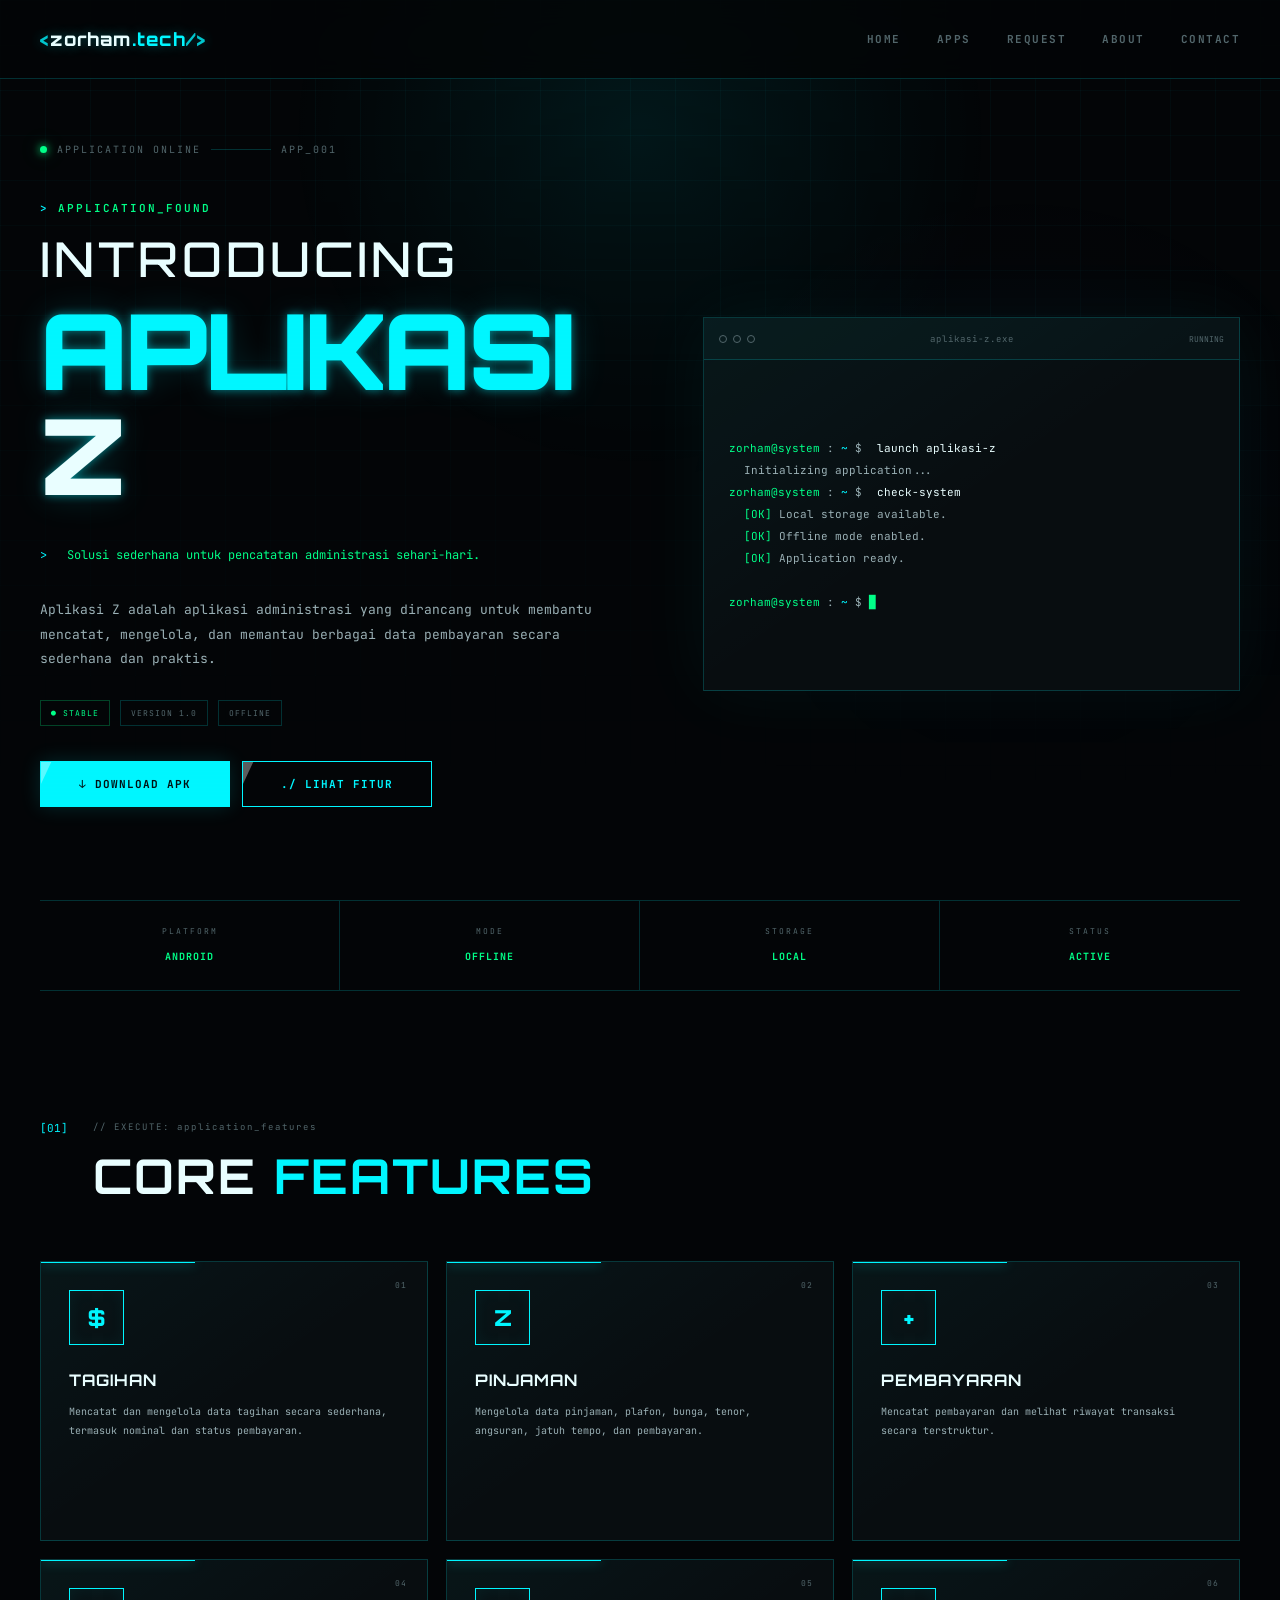
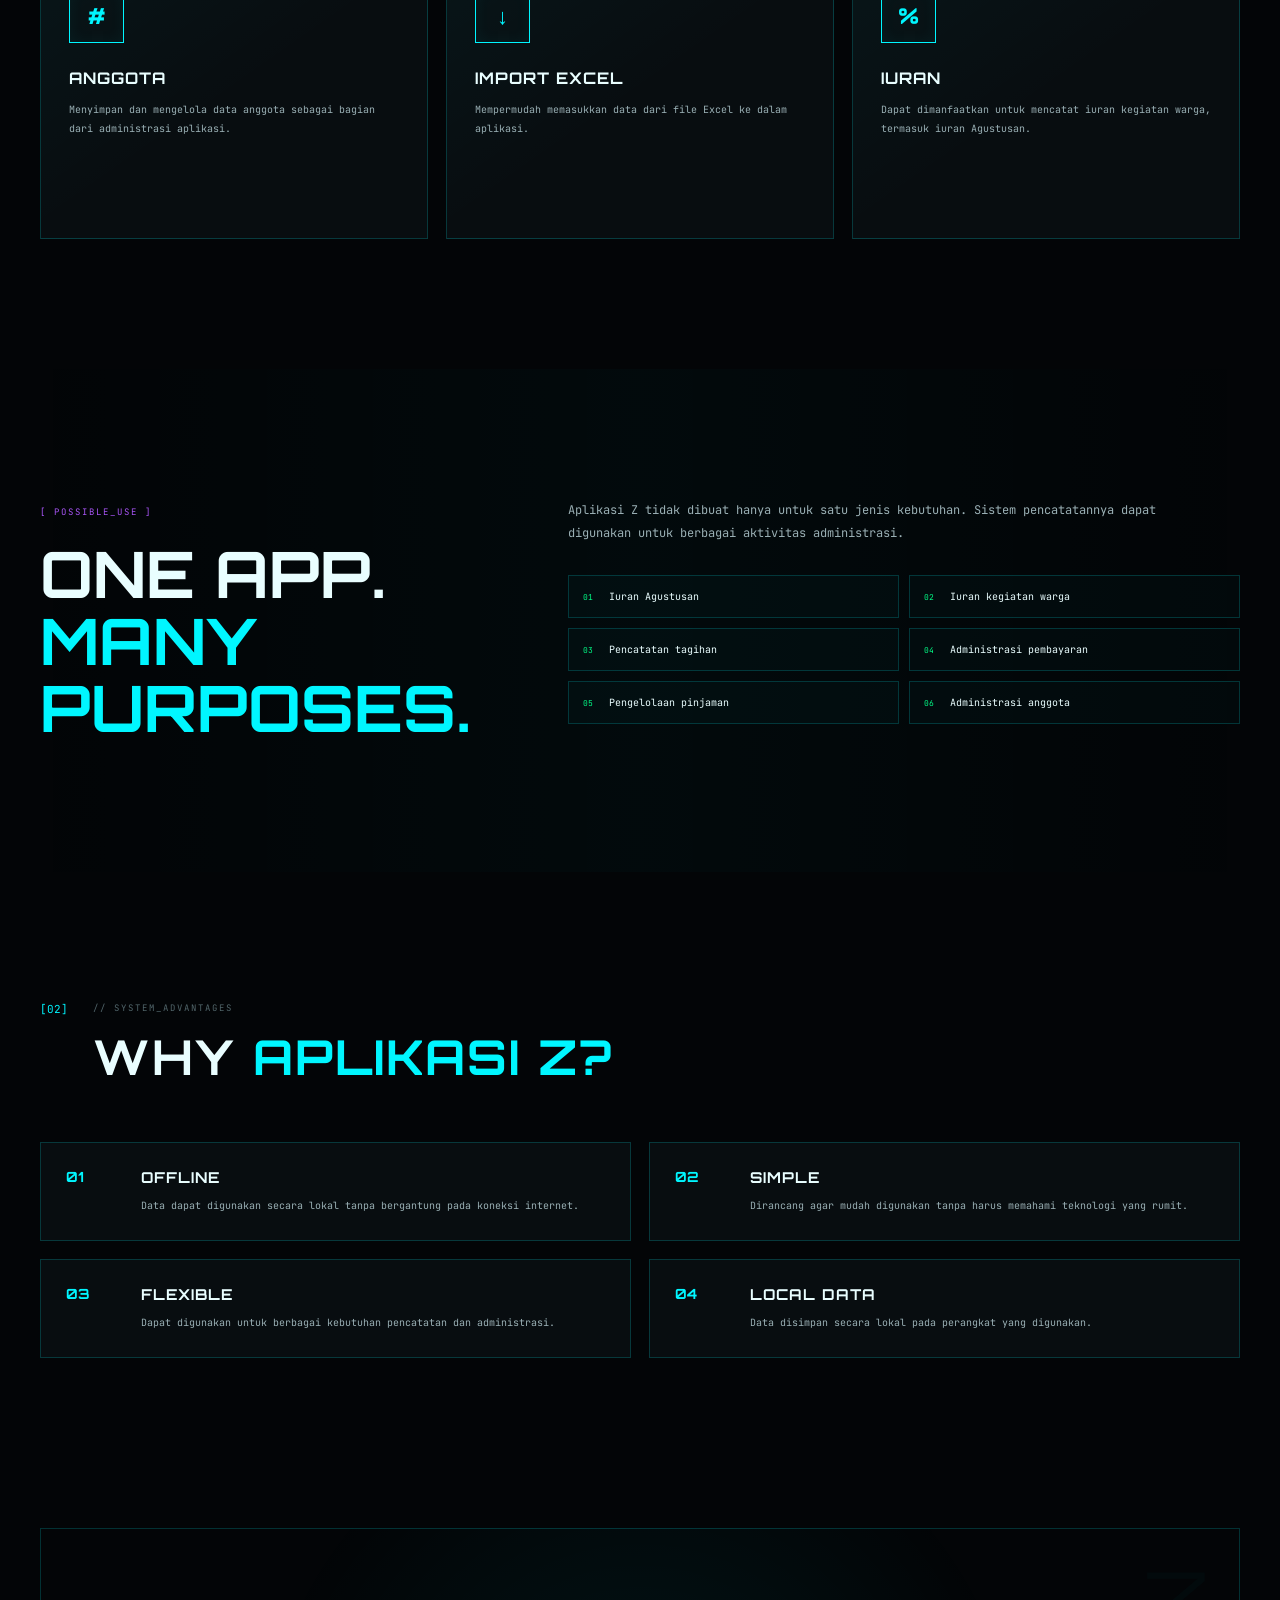
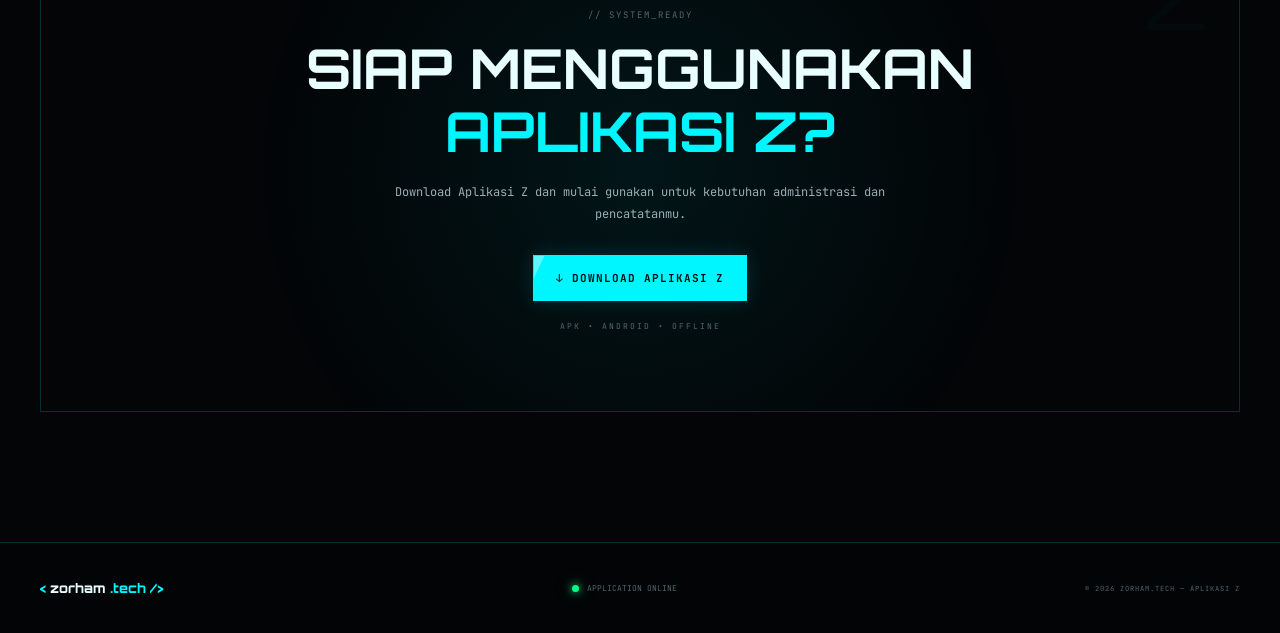
==== aplikasi-z.html @ ab8d2020 "Add files via upload" ====
<!DOCTYPE html>
<html lang="id">

<head>

    <meta charset="UTF-8">

    <meta
        name="viewport"
        content="width=device-width, initial-scale=1.0"
    >

    <title>Aplikasi Z — zorham.tech</title>

    <meta
        name="description"
        content="Aplikasi Z — aplikasi administrasi offline untuk tagihan, pinjaman, pembayaran, anggota, iuran, dan kebutuhan pencatatan lainnya."
    >

    <link rel="preconnect" href="https://fonts.googleapis.com">
    <link
        rel="preconnect"
        href="https://fonts.gstatic.com"
        crossorigin
    >

    <link
        href="https://fonts.googleapis.com/css2?family=JetBrains+Mono:wght@400;500;600;700;800&family=Orbitron:wght@400;500;600;700;800;900&display=swap"
        rel="stylesheet"
    >

    <link
        rel="stylesheet"
        href="style.css"
    >

</head>


<body>

    <!-- BACKGROUND -->

    <div class="background-grid"></div>

    <div class="scanlines"></div>


    <!-- =====================================================
         NAVBAR
    ====================================================== -->

    <header class="navbar">

        <div class="nav-container">

            <a
                href="index.html"
                class="logo"
            >

                <span class="logo-symbol">
                    &lt;
                </span>

                <span>
                    zorham
                </span>

                <span class="logo-dot">
                    .
                </span>

                <span>
                    tech
                </span>

                <span class="logo-symbol">
                    /&gt;
                </span>

            </a>


            <nav class="nav-menu">

                <a
                    href="index.html#home"
                    class="nav-link"
                >
                    HOME
                </a>

                <a
                    href="index.html#apps"
                    class="nav-link active"
                >
                    APPS
                </a>

                <a
                    href="index.html#request"
                    class="nav-link"
                >
                    REQUEST
                </a>

                <a
                    href="index.html#about"
                    class="nav-link"
                >
                    ABOUT
                </a>

                <a
                    href="index.html#contact"
                    class="nav-link"
                >
                    CONTACT
                </a>

            </nav>


            <button
                class="menu-toggle"
                id="menuToggle"
                aria-label="Menu"
            >

                <span></span>
                <span></span>
                <span></span>

            </button>

        </div>

    </header>


    <!-- =====================================================
         MAIN
    ====================================================== -->

    <main>


        <!-- =================================================
             APPLICATION HERO
        ================================================== -->

        <section class="app-detail-hero">

            <div class="app-detail-container">


                <div class="terminal-status">

                    <span class="status-dot"></span>

                    APPLICATION ONLINE

                    <span class="status-line"></span>

                    <span>APP_001</span>

                </div>


                <div class="app-detail-grid">


                    <!-- LEFT -->

                    <div class="app-detail-content">

                        <div class="hero-small">

                            <span>
                                &gt;
                            </span>

                            APPLICATION_FOUND

                        </div>


                        <h1>

                            <span class="hero-line">
                                INTRODUCING
                            </span>

                            <span class="hero-brand">
                                APLIKASI<span> Z</span>
                            </span>

                        </h1>


                        <div class="app-detail-typing">

                            <span class="terminal-prompt">
                                &gt;
                            </span>

                            <span>
                                Solusi sederhana untuk pencatatan
                                administrasi sehari-hari.
                            </span>

                        </div>


                        <p class="app-detail-description">

                            Aplikasi Z adalah aplikasi administrasi
                            yang dirancang untuk membantu mencatat,
                            mengelola, dan memantau berbagai data
                            pembayaran secara sederhana dan praktis.

                        </p>


                        <div class="app-detail-status">

                            <span>
                                ● STABLE
                            </span>

                            <span>
                                VERSION 1.0
                            </span>

                            <span>
                                OFFLINE
                            </span>

                        </div>


                        <div class="app-detail-buttons">

                            <a
                                href="download-aplikasi-z.html"
                                class="cyber-button primary"
                                download
                            >

                                <span>
                                    ↓ DOWNLOAD APK
                                </span>

                                <i></i>

                            </a>


                            <a
                                href="#features"
                                class="cyber-button secondary"
                            >

                                <span>
                                    ./ LIHAT FITUR
                                </span>

                                <i></i>

                            </a>

                        </div>

                    </div>


                    <!-- RIGHT -->

                    <div class="app-terminal-preview">

                        <div class="terminal-header">

                            <div class="terminal-controls">

                                <span></span>
                                <span></span>
                                <span></span>

                            </div>


                            <div class="terminal-title">
                                aplikasi-z.exe
                            </div>


                            <div class="terminal-version">
                                RUNNING
                            </div>

                        </div>


                        <div class="terminal-body">

                            <div>

                                <span class="green">
                                    zorham@system
                                </span>

                                <span>:</span>

                                <span class="cyan">
                                    ~
                                </span>

                                <span>$</span>

                                <span class="command">
                                    launch aplikasi-z
                                </span>

                            </div>


                            <div class="terminal-output">

                                Initializing application...

                            </div>


                            <div>

                                <span class="green">
                                    zorham@system
                                </span>

                                <span>:</span>

                                <span class="cyan">
                                    ~
                                </span>

                                <span>$</span>

                                <span class="command">
                                    check-system
                                </span>

                            </div>


                            <div class="terminal-output">

                                <span class="success">
                                    [OK]
                                </span>

                                Local storage available.

                            </div>


                            <div class="terminal-output">

                                <span class="success">
                                    [OK]
                                </span>

                                Offline mode enabled.

                            </div>


                            <div class="terminal-output">

                                <span class="success">
                                    [OK]
                                </span>

                                Application ready.

                            </div>


                            <br>


                            <div>

                                <span class="green">
                                    zorham@system
                                </span>

                                <span>:</span>

                                <span class="cyan">
                                    ~
                                </span>

                                <span>$</span>

                                <span class="cursor-small">
                                    █
                                </span>

                            </div>

                        </div>

                    </div>

                </div>

            </div>

        </section>


        <!-- =================================================
             APPLICATION INFO
        ================================================== -->

        <section class="app-info-bar">

            <div class="app-info-item">

                <span>
                    PLATFORM
                </span>

                <strong>
                    ANDROID
                </strong>

            </div>


            <div class="app-info-item">

                <span>
                    MODE
                </span>

                <strong>
                    OFFLINE
                </strong>

            </div>


            <div class="app-info-item">

                <span>
                    STORAGE
                </span>

                <strong>
                    LOCAL
                </strong>

            </div>


            <div class="app-info-item">

                <span>
                    STATUS
                </span>

                <strong>
                    ACTIVE
                </strong>

            </div>

        </section>


        <!-- =================================================
             FEATURES
        ================================================== -->

        <section
            class="section"
            id="features"
        >

            <div class="section-container">


                <div class="section-heading">

                    <div class="section-number">
                        [01]
                    </div>


                    <div>

                        <span class="section-command">
                            // EXECUTE: application_features
                        </span>

                        <h2>
                            CORE <span>FEATURES</span>
                        </h2>

                    </div>

                </div>


                <div class="z-features-grid">


                    <!-- FEATURE -->

                    <article class="z-feature-card">

                        <div class="z-feature-number">
                            01
                        </div>

                        <div class="z-feature-icon">
                            $
                        </div>

                        <h3>
                            TAGIHAN
                        </h3>

                        <p>

                            Mencatat dan mengelola data
                            tagihan secara sederhana,
                            termasuk nominal dan status
                            pembayaran.

                        </p>

                    </article>


                    <article class="z-feature-card">

                        <div class="z-feature-number">
                            02
                        </div>

                        <div class="z-feature-icon">
                            Z
                        </div>

                        <h3>
                            PINJAMAN
                        </h3>

                        <p>

                            Mengelola data pinjaman,
                            plafon, bunga, tenor,
                            angsuran, jatuh tempo,
                            dan pembayaran.

                        </p>

                    </article>


                    <article class="z-feature-card">

                        <div class="z-feature-number">
                            03
                        </div>

                        <div class="z-feature-icon">
                            +
                        </div>

                        <h3>
                            PEMBAYARAN
                        </h3>

                        <p>

                            Mencatat pembayaran dan
                            melihat riwayat transaksi
                            secara terstruktur.

                        </p>

                    </article>


                    <article class="z-feature-card">

                        <div class="z-feature-number">
                            04
                        </div>

                        <div class="z-feature-icon">
                            #
                        </div>

                        <h3>
                            ANGGOTA
                        </h3>

                        <p>

                            Menyimpan dan mengelola data
                            anggota sebagai bagian dari
                            administrasi aplikasi.

                        </p>

                    </article>


                    <article class="z-feature-card">

                        <div class="z-feature-number">
                            05
                        </div>

                        <div class="z-feature-icon">
                            ↓
                        </div>

                        <h3>
                            IMPORT EXCEL
                        </h3>

                        <p>

                            Mempermudah memasukkan data
                            dari file Excel ke dalam
                            aplikasi.

                        </p>

                    </article>


                    <article class="z-feature-card">

                        <div class="z-feature-number">
                            06
                        </div>

                        <div class="z-feature-icon">
                            %
                        </div>

                        <h3>
                            IURAN
                        </h3>

                        <p>

                            Dapat dimanfaatkan untuk
                            mencatat iuran kegiatan
                            warga, termasuk iuran
                            Agustusan.

                        </p>

                    </article>


                </div>

            </div>

        </section>


        <!-- =================================================
             USE CASE
        ================================================== -->

        <section class="section z-use-section">

            <div class="section-container">


                <div class="z-use-grid">


                    <div>

                        <span class="about-label">
                            [ POSSIBLE_USE ]
                        </span>


                        <h2 class="z-use-title">

                            ONE APP.
                            <br>

                            <span>
                                MANY PURPOSES.
                            </span>

                        </h2>

                    </div>


                    <div class="z-use-content">

                        <p>

                            Aplikasi Z tidak dibuat hanya
                            untuk satu jenis kebutuhan.
                            Sistem pencatatannya dapat
                            digunakan untuk berbagai
                            aktivitas administrasi.

                        </p>


                        <div class="z-use-list">

                            <div>
                                <span>01</span>
                                Iuran Agustusan
                            </div>

                            <div>
                                <span>02</span>
                                Iuran kegiatan warga
                            </div>

                            <div>
                                <span>03</span>
                                Pencatatan tagihan
                            </div>

                            <div>
                                <span>04</span>
                                Administrasi pembayaran
                            </div>

                            <div>
                                <span>05</span>
                                Pengelolaan pinjaman
                            </div>

                            <div>
                                <span>06</span>
                                Administrasi anggota
                            </div>

                        </div>

                    </div>

                </div>

            </div>

        </section>


        <!-- =================================================
             WHY APLIKASI Z
        ================================================== -->

        <section class="section">

            <div class="section-container">


                <div class="section-heading">

                    <div class="section-number">
                        [02]
                    </div>


                    <div>

                        <span class="section-command">
                            // SYSTEM_ADVANTAGES
                        </span>

                        <h2>
                            WHY <span>APLIKASI Z?</span>
                        </h2>

                    </div>

                </div>


                <div class="z-advantages">


                    <div class="z-advantage">

                        <strong>
                            01
                        </strong>

                        <div>

                            <h3>
                                OFFLINE
                            </h3>

                            <p>
                                Data dapat digunakan secara
                                lokal tanpa bergantung pada
                                koneksi internet.
                            </p>

                        </div>

                    </div>


                    <div class="z-advantage">

                        <strong>
                            02
                        </strong>

                        <div>

                            <h3>
                                SIMPLE
                            </h3>

                            <p>
                                Dirancang agar mudah digunakan
                                tanpa harus memahami teknologi
                                yang rumit.
                            </p>

                        </div>

                    </div>


                    <div class="z-advantage">

                        <strong>
                            03
                        </strong>

                        <div>

                            <h3>
                                FLEXIBLE
                            </h3>

                            <p>
                                Dapat digunakan untuk berbagai
                                kebutuhan pencatatan dan
                                administrasi.
                            </p>

                        </div>

                    </div>


                    <div class="z-advantage">

                        <strong>
                            04
                        </strong>

                        <div>

                            <h3>
                                LOCAL DATA
                            </h3>

                            <p>
                                Data disimpan secara lokal
                                pada perangkat yang digunakan.
                            </p>

                        </div>

                    </div>

                </div>

            </div>

        </section>


        <!-- =================================================
             DOWNLOAD
        ================================================== -->

        <section class="section z-download-section">

            <div class="section-container">

                <div class="z-download-box">

                    <div class="contact-decoration">
                        Z
                    </div>


                    <span class="section-command">
                        // SYSTEM_READY
                    </span>


                    <h2>

                        SIAP MENGGUNAKAN
                        <span>APLIKASI Z?</span>

                    </h2>


                    <p>

                        Download Aplikasi Z dan mulai
                        gunakan untuk kebutuhan administrasi
                        dan pencatatanmu.

                    </p>


                    <a
                        href="download-aplikasi-z.html"
                        class="cyber-button primary"
                        download
                    >

                        <span>
                            ↓ DOWNLOAD APLIKASI Z
                        </span>

                        <i></i>

                    </a>


                    <div class="download-note">

                        APK • ANDROID • OFFLINE

                    </div>

                </div>

            </div>

        </section>


    </main>


    <!-- =====================================================
         FOOTER
    ====================================================== -->

    <footer class="footer">

        <div class="footer-container">


            <div class="footer-logo">

                <span>&lt;</span>

                zorham

                <span>
                    .tech
                </span>

                <span>
                    /&gt;
                </span>

            </div>


            <div class="footer-status">

                <span class="status-dot"></span>

                APPLICATION ONLINE

            </div>


            <div class="footer-copy">

                © 2026 ZORHAM.TECH —
                APLIKASI Z

            </div>

        </div>

    </footer>


    <script src="script.js"></script>

</body>

</html>
---- style.css ----
/* =========================================================
   ZORHAM.TECH
   CYBERPUNK / HACKER DESIGN
========================================================= */

:root {

    --bg: #030507;
    --bg-soft: #070b0e;
    --panel: #080d10;

    --cyan: #00f6ff;
    --cyan-soft: rgba(0, 246, 255, 0.15);

    --green: #00ff88;
    --green-soft: rgba(0, 255, 136, 0.12);

    --purple: #a855f7;

    --white: #e9feff;
    --text: #9ab0b5;
    --muted: #52666b;

    --border: rgba(0, 246, 255, 0.18);

    --font-code: "JetBrains Mono", monospace;
    --font-display: "Orbitron", sans-serif;

}


* {

    margin: 0;
    padding: 0;

    box-sizing: border-box;

}


html {

    scroll-behavior: smooth;

}


body {

    background: var(--bg);

    color: var(--text);

    font-family: var(--font-code);

    overflow-x: hidden;

}


a {

    color: inherit;

    text-decoration: none;

}


button,
input,
textarea {

    font: inherit;

}


/* =========================================================
   BACKGROUND
========================================================= */

.background-grid {

    position: fixed;

    inset: 0;

    z-index: -5;

    background-image:

        linear-gradient(
            rgba(0, 246, 255, 0.035) 1px,
            transparent 1px
        ),

        linear-gradient(
            90deg,
            rgba(0, 246, 255, 0.035) 1px,
            transparent 1px
        );

    background-size: 45px 45px;

    mask-image:

        linear-gradient(
            to bottom,
            black,
            transparent 90%
        );

}


.background-grid::after {

    content: "";

    position: absolute;

    inset: 0;

    background:

        radial-gradient(
            circle at 50% 15%,
            rgba(0, 246, 255, 0.09),
            transparent 35%
        ),

        radial-gradient(
            circle at 80% 60%,
            rgba(168, 85, 247, 0.06),
            transparent 30%
        );

}


.scanlines {

    position: fixed;

    inset: 0;

    z-index: 1000;

    pointer-events: none;

    background:

        repeating-linear-gradient(
            to bottom,
            transparent 0,
            transparent 3px,
            rgba(255,255,255,0.012) 4px
        );

}


/* =========================================================
   NAVBAR
========================================================= */

.navbar {

    position: fixed;

    top: 0;
    left: 0;
    right: 0;

    z-index: 100;

    border-bottom: 1px solid var(--border);

    background: rgba(3, 5, 7, 0.82);

    backdrop-filter: blur(15px);

}


.nav-container {

    width: min(
        1200px,
        calc(100% - 40px)
    );

    height: 78px;

    margin: auto;

    display: flex;

    align-items: center;

    justify-content: space-between;

}


.logo {

    display: flex;

    align-items: center;

    font-family: var(--font-display);

    font-size: 18px;

    font-weight: 800;

    letter-spacing: 1px;

    color: var(--white);

    text-shadow:

        0 0 12px
        rgba(0, 246, 255, 0.35);

}


.logo-dot,
.logo span:nth-child(4) {

    color: var(--cyan);

}


.logo-symbol {

    color: var(--cyan);

    opacity: 0.8;

}


.nav-menu {

    display: flex;

    align-items: center;

    gap: 36px;

}


.nav-link {

    position: relative;

    font-size: 11px;

    font-weight: 700;

    letter-spacing: 1.5px;

    color: var(--muted);

    transition: 0.25s ease;

}


.nav-link::before {

    content: ">";

    position: absolute;

    left: -14px;

    opacity: 0;

    color: var(--cyan);

    transition: 0.25s ease;

}


.nav-link:hover,
.nav-link.active {

    color: var(--cyan);

    text-shadow:

        0 0 10px
        rgba(0, 246, 255, 0.5);

}


.nav-link:hover::before,
.nav-link.active::before {

    opacity: 1;

}


.menu-toggle {

    display: none;

    width: 38px;

    height: 38px;

    background: transparent;

    border: 1px solid var(--border);

    cursor: pointer;

}


.menu-toggle span {

    display: block;

    width: 18px;

    height: 1px;

    margin: 4px auto;

    background: var(--cyan);

}


/* =========================================================
   HERO
========================================================= */

.hero {

    min-height: 100vh;

    display: flex;

    align-items: center;

    padding: 130px 0 80px;

}


.hero-container {

    width: min(
        1200px,
        calc(100% - 40px)
    );

    margin: auto;

}


.terminal-status {

    display: flex;

    align-items: center;

    gap: 10px;

    margin-bottom: 45px;

    color: var(--muted);

    font-size: 10px;

    letter-spacing: 2px;

}


.status-dot {

    width: 7px;

    height: 7px;

    display: inline-block;

    border-radius: 50%;

    background: var(--green);

    box-shadow:

        0 0 8px var(--green),

        0 0 20px
        rgba(0,255,136,0.4);

    animation: pulse 2s infinite;

}


.status-line {

    width: 60px;

    height: 1px;

    background: var(--border);

}


@keyframes pulse {

    0%,
    100% {

        opacity: 1;

    }

    50% {

        opacity: 0.35;

    }

}


.hero-content {

    max-width: 820px;

}


.hero-small {

    margin-bottom: 20px;

    color: var(--green);

    font-size: 11px;

    font-weight: 600;

    letter-spacing: 2px;

}


.hero-small span {

    color: var(--cyan);

}


.hero h1 {

    display: flex;

    flex-direction: column;

    margin-bottom: 25px;

    font-family: var(--font-display);

    line-height: 1;

}


.hero-line {

    font-size: clamp(
        24px,
        4vw,
        48px
    );

    font-weight: 500;

    color: var(--white);

    letter-spacing: 4px;

}


.hero-brand {

    margin-top: 10px;

    font-size: clamp(
        48px,
        9vw,
        105px
    );

    font-weight: 900;

    letter-spacing: -3px;

    color: var(--cyan);

    text-shadow:

        0 0 10px
        rgba(0,246,255,0.5),

        0 0 35px
        rgba(0,246,255,0.18);

    transition: transform 0.08s;

}


.hero-brand span {

    color: var(--white);

}


.typing-wrapper {

    min-height: 32px;

    display: flex;

    align-items: center;

    margin-bottom: 28px;

    color: var(--green);

    font-size: 14px;

}


.terminal-prompt {

    margin-right: 10px;

    color: var(--cyan);

}


.cursor {

    margin-left: 3px;

    color: var(--cyan);

    animation: blink 0.8s infinite;

}


@keyframes blink {

    50% {

        opacity: 0;

    }

}


.hero-description {

    max-width: 650px;

    margin-bottom: 25px;

    color: var(--text);

    font-size: 14px;

    line-height: 1.9;

}


.hero-quote {

    margin-bottom: 35px;

    color: var(--white);

    font-size: 12px;

    font-weight: 600;

}


.hero-quote span {

    margin-right: 10px;

    color: var(--purple);

}


.hero-buttons {

    display: flex;

    flex-wrap: wrap;

    gap: 15px;

}


/* =========================================================
   BUTTON
========================================================= */

.cyber-button {

    position: relative;

    min-width: 190px;

    padding: 15px 22px;

    display: inline-flex;

    justify-content: center;

    align-items: center;

    border: 1px solid var(--cyan);

    font-size: 11px;

    font-weight: 700;

    letter-spacing: 1px;

    overflow: hidden;

    transition: 0.25s ease;

}


.cyber-button.primary {

    color: #001113;

    background: var(--cyan);

    box-shadow:

        0 0 20px
        rgba(0,246,255,0.15);

}


.cyber-button.secondary {

    color: var(--cyan);

    background: transparent;

}


.cyber-button::before {

    content: "";

    position: absolute;

    top: 0;

    left: -100%;

    width: 100%;

    height: 100%;

    background: rgba(255,255,255,0.35);

    transform: skewX(-25deg);

    transition: 0.45s ease;

}


.cyber-button:hover::before {

    left: 120%;

}


.cyber-button:hover {

    transform: translateY(-2px);

    box-shadow:

        0 0 25px
        rgba(0,246,255,0.25);

}


/* =========================================================
   TERMINAL
========================================================= */

.hero-terminal {

    max-width: 700px;

    margin-top: 65px;

    margin-left: auto;

    border: 1px solid var(--border);

    background: rgba(
        5,
        10,
        12,
        0.88
    );

    box-shadow:

        0 0 60px
        rgba(0,246,255,0.04);

}


.terminal-header {

    height: 42px;

    display: flex;

    align-items: center;

    padding: 0 15px;

    border-bottom: 1px solid var(--border);

    background: rgba(
        0,
        246,
        255,
        0.025
    );

}


.terminal-controls {

    display: flex;

    gap: 6px;

}


.terminal-controls span {

    width: 8px;

    height: 8px;

    border-radius: 50%;

    border: 1px solid var(--muted);

}


.terminal-title {

    flex: 1;

    text-align: center;

    font-size: 9px;

    letter-spacing: 1px;

    color: var(--muted);

}


.terminal-version {

    font-size: 8px;

    color: var(--muted);

}


.terminal-body {

    padding: 25px;

    font-size: 11px;

    line-height: 2;

}


.green {

    color: var(--green);

}


.cyan {

    color: var(--cyan);

}


.command {

    margin-left: 8px;

    color: var(--white);

}


.terminal-output {

    padding-left: 15px;

    color: var(--text);

}


.success {

    color: var(--green);

}


.terminal-files {

    display: flex;

    flex-wrap: wrap;

    gap: 20px;

    padding: 5px 15px 10px;

    color: var(--cyan);

}


.cursor-small {

    color: var(--green);

    animation: blink 0.8s infinite;

}


/* =========================================================
   SYSTEM INFO
========================================================= */

.system-info {

    width: min(
        1200px,
        calc(100% - 40px)
    );

    margin: 0 auto;

    display: grid;

    grid-template-columns:
        repeat(4, 1fr);

    border-top: 1px solid var(--border);

    border-bottom: 1px solid var(--border);

}


.info-item {

    padding: 25px;

    border-right: 1px solid var(--border);

    text-align: center;

}


.info-item:last-child {

    border-right: none;

}


.info-label {

    display: block;

    margin-bottom: 8px;

    font-size: 8px;

    letter-spacing: 2px;

    color: var(--muted);

}


.info-item strong {

    font-size: 11px;

    color: var(--green);

}


/* =========================================================
   SECTIONS
========================================================= */

.section {

    padding: 130px 0;

}


.section-container {

    width: min(
        1200px,
        calc(100% - 40px)
    );

    margin: auto;

}


.section-heading {

    display: flex;

    gap: 25px;

    margin-bottom: 55px;

}


.section-number {

    color: var(--cyan);

    font-size: 11px;

}


.section-command {

    display: block;

    margin-bottom: 12px;

    color: var(--muted);

    font-size: 9px;

    letter-spacing: 2px;

}


.section-heading h2 {

    font-family: var(--font-display);

    font-size: clamp(
        28px,
        5vw,
        48px
    );

    color: var(--white);

    letter-spacing: 2px;

}


.section-heading h2 span {

    color: var(--cyan);

}


/* =========================================================
   PROJECTS
========================================================= */

.apps-grid {

    display: grid;

    grid-template-columns:
        repeat(3, 1fr);

    gap: 20px;

}


.app-card {

    position: relative;

    min-height: 430px;

    padding: 25px;

    display: flex;

    flex-direction: column;

    border: 1px solid var(--border);

    background:

        linear-gradient(
            145deg,
            rgba(0,246,255,0.035),
            transparent 45%
        ),

        var(--panel);

    transition: 0.3s ease;

    overflow: hidden;

}


.app-card::before {

    content: "";

    position: absolute;

    top: 0;

    left: 0;

    width: 35%;

    height: 1px;

    background: var(--cyan);

    box-shadow:

        0 0 15px
        var(--cyan);

}


.app-card:hover {

    transform: translateY(-6px);

    border-color:
        rgba(0,246,255,0.5);

    box-shadow:

        0 15px 50px
        rgba(0,246,255,0.06);

}


.card-top {

    display: flex;

    justify-content: space-between;

    margin-bottom: 35px;

    font-size: 8px;

    letter-spacing: 1px;

}


.card-id {

    color: var(--muted);

}


.card-status {

    color: var(--green);

}


.card-status.developing {

    color: var(--purple);

}


.app-icon {

    width: 70px;

    height: 70px;

    display: grid;

    place-items: center;

    margin-bottom: 25px;

    border: 1px solid var(--cyan);

    color: var(--cyan);

    font-family: var(--font-display);

    font-size: 30px;

    font-weight: 900;

    box-shadow:

        inset 0 0 20px
        rgba(0,246,255,0.06),

        0 0 20px
        rgba(0,246,255,0.05);

}


.app-icon.outline {

    border-color: var(--muted);

    color: var(--muted);

}


.app-card h3 {

    margin-bottom: 15px;

    font-family: var(--font-display);

    font-size: 19px;

    color: var(--white);

    letter-spacing: 1px;

}


.card-line {

    width: 45px;

    height: 1px;

    margin-bottom: 18px;

    background: var(--cyan);

}


.app-card p {

    margin-bottom: 25px;

    color: var(--text);

    font-size: 11px;

    line-height: 1.8;

}


.tech-stack {

    display: flex;

    flex-wrap: wrap;

    gap: 7px;

    margin-top: auto;

    margin-bottom: 22px;

}


.tech-stack span {

    padding: 6px 8px;

    border: 1px solid
        rgba(0,246,255,0.12);

    color: var(--muted);

    font-size: 7px;

    letter-spacing: 1px;

}


.app-button {

    display: flex;

    justify-content: space-between;

    padding: 12px;

    border: 1px solid var(--border);

    color: var(--cyan);

    font-size: 9px;

    letter-spacing: 1px;

    transition: 0.2s ease;

}


.app-button:hover {

    background: var(--cyan-soft);

    border-color: var(--cyan);

}


.app-button.disabled {

    color: var(--muted);

    cursor: not-allowed;

}


/* =========================================================
   REQUEST
========================================================= */

.request-section {

    position: relative;

}


.request-grid {

    display: grid;

    grid-template-columns:
        0.8fr 1.2fr;

    gap: 60px;

    align-items: start;

}


.request-info {

    padding-top: 20px;

}


.request-terminal-symbol {

    margin-bottom: 25px;

    font-family: var(--font-display);

    font-size: 60px;

    font-weight: 900;

    color: var(--cyan);

    text-shadow:

        0 0 15px
        rgba(0,246,255,0.4);

}


.request-label {

    color: var(--purple);

    font-size: 9px;

    letter-spacing: 2px;

}


.request-info h3 {

    margin: 20px 0 25px;

    font-family: var(--font-display);

    font-size: clamp(
        35px,
        5vw,
        55px
    );

    line-height: 1.1;

    color: var(--white);

}


.request-info h3 span {

    color: var(--cyan);

}


.request-info p {

    max-width: 500px;

    margin-bottom: 18px;

    color: var(--text);

    font-size: 12px;

    line-height: 1.9;

}


.request-command-box {

    margin-top: 35px;

    padding: 20px;

    border-left: 2px solid var(--cyan);

    border-top: 1px solid var(--border);

    border-right: 1px solid var(--border);

    border-bottom: 1px solid var(--border);

    background: rgba(
        0,
        246,
        255,
        0.025
    );

    font-size: 10px;

    line-height: 2;

}


.request-command {

    margin-top: 5px;

    color: var(--white);

}


.request-result {

    color: var(--muted);

}


.request-terminal {

    border: 1px solid var(--border);

    background:

        linear-gradient(
            145deg,
            rgba(0,246,255,0.035),
            transparent 45%
        ),

        var(--panel);

    box-shadow:

        0 0 50px
        rgba(0,246,255,0.035);

}


.request-terminal-header {

    height: 45px;

    padding: 0 15px;

    display: flex;

    align-items: center;

    border-bottom: 1px solid var(--border);

    background: rgba(
        0,
        246,
        255,
        0.025
    );

}


.request-terminal-header
.terminal-title {

    flex: 1;

    text-align: center;

    color: var(--muted);

    font-size: 9px;

    letter-spacing: 1px;

}


.request-terminal-header
.terminal-version {

    color: var(--green);

    font-size: 8px;

}


.request-form {

    padding: 30px;

}


.form-group {

    margin-bottom: 25px;

}


.form-group label {

    display: block;

    margin-bottom: 10px;

    color: var(--cyan);

    font-size: 9px;

    font-weight: 700;

    letter-spacing: 1px;

}


.form-group input,
.form-group textarea {

    width: 100%;

    padding: 14px 15px;

    border: 1px solid
        rgba(0,246,255,0.16);

    outline: none;

    background: #030708;

    color: var(--white);

    font-family: var(--font-code);

    font-size: 11px;

    resize: vertical;

    transition: 0.25s ease;

}


.form-group input::placeholder,
.form-group textarea::placeholder {

    color: #3d5054;

}


.form-group input:focus,
.form-group textarea:focus {

    border-color: var(--cyan);

    box-shadow:

        0 0 20px
        rgba(0,246,255,0.06),

        inset 0 0 15px
        rgba(0,246,255,0.025);

}


.request-submit {

    width: 100%;

    margin-top: 5px;

}


.request-message {

    min-height: 20px;

    margin-top: 18px;

    text-align: center;

    font-size: 9px;

    letter-spacing: 1px;

}


.request-message.success {

    color: var(--green);

}


.request-message.error {

    color: #ff5577;

}


/* =========================================================
   ABOUT
========================================================= */

.about-grid {

    display: grid;

    grid-template-columns:
        1.15fr 0.85fr;

    gap: 70px;

    align-items: center;

}


.about-terminal {

    border: 1px solid var(--border);

    background: var(--panel);

}


.about-terminal-header {

    padding: 13px 18px;

    display: flex;

    justify-content: space-between;

    border-bottom: 1px solid var(--border);

    color: var(--muted);

    font-size: 8px;

    letter-spacing: 1px;

}


.about-terminal-body {

    padding: 30px;

    font-size: 11px;

    line-height: 2.1;

}


.prompt {

    color: var(--cyan);

}


.key {

    display: inline-block;

    width: 110px;

    color: var(--muted);

}


.about-highlight {

    color: var(--green);

    text-shadow:

        0 0 8px
        rgba(0,255,136,0.2);

}


.about-label {

    color: var(--purple);

    font-size: 9px;

    letter-spacing: 2px;

}


.about-text h3 {

    margin: 20px 0 25px;

    font-family: var(--font-display);

    font-size: clamp(
        35px,
        5vw,
        60px
    );

    line-height: 1.1;

    color: var(--white);

}


.about-text h3 span {

    color: var(--cyan);

}


.about-text p {

    margin-bottom: 18px;

    font-size: 12px;

    line-height: 1.9;

}


.about-signature {

    margin-top: 30px;

    color: var(--green);

    font-size: 11px;

}


/* =========================================================
   CONTACT
========================================================= */

.contact-section {

    padding-top: 50px;

    padding-bottom: 130px;

}


.contact-box {

    position: relative;

    padding: 80px 30px;

    text-align: center;

    border: 1px solid var(--border);

    background:

        radial-gradient(
            circle at center,
            rgba(0,246,255,0.07),
            transparent 55%
        );

    overflow: hidden;

}


.contact-decoration {

    position: absolute;

    right: 30px;

    top: 20px;

    font-family: var(--font-display);

    font-size: 80px;

    color: rgba(
        0,
        246,
        255,
        0.025
    );

}


.contact-box h2 {

    margin: 15px 0;

    font-family: var(--font-display);

    font-size: clamp(
        30px,
        6vw,
        55px
    );

    color: var(--white);

}


.contact-box h2 span {

    color: var(--cyan);

}


.contact-box p {

    max-width: 550px;

    margin: 0 auto 30px;

    color: var(--text);

    font-size: 12px;

    line-height: 1.8;

}


/* =========================================================
   FOOTER
========================================================= */

.footer {

    border-top: 1px solid var(--border);

    background: #020405;

}


.footer-container {

    width: min(
        1200px,
        calc(100% - 40px)
    );

    min-height: 90px;

    margin: auto;

    display: flex;

    align-items: center;

    justify-content: space-between;

    gap: 20px;

}


.footer-logo {

    font-family: var(--font-display);

    font-size: 13px;

    font-weight: 800;

    color: var(--white);

}


.footer-logo span {

    color: var(--cyan);

}


.footer-status {

    display: flex;

    align-items: center;

    gap: 8px;

    font-size: 8px;

    color: var(--muted);

}


.footer-copy {

    font-size: 7px;

    color: var(--muted);

    letter-spacing: 1px;

}


/* =========================================================
   RESPONSIVE
========================================================= */

@media (max-width: 900px) {


    .nav-menu {

        position: absolute;

        top: 78px;

        left: 20px;

        right: 20px;

        padding: 25px;

        display: none;

        flex-direction: column;

        align-items: flex-start;

        gap: 25px;

        border: 1px solid var(--border);

        background: rgba(
            3,
            5,
            7,
            0.97
        );

    }


    .nav-menu.open {

        display: flex;

    }


    .menu-toggle {

        display: block;

    }


    .apps-grid {

        grid-template-columns: 1fr;

    }


    .request-grid {

        grid-template-columns: 1fr;

        gap: 45px;

    }


    .request-info {

        padding-top: 0;

    }


    .about-grid {

        grid-template-columns: 1fr;

        gap: 50px;

    }


    .system-info {

        grid-template-columns:
            repeat(2, 1fr);

    }


    .info-item:nth-child(2) {

        border-right: none;

    }


    .info-item:nth-child(-n+2) {

        border-bottom:
            1px solid var(--border);

    }


    .footer-container {

        flex-direction: column;

        justify-content: center;

        padding: 25px 0;

    }

}


@media (max-width: 600px) {


    .nav-container,
    .hero-container,
    .section-container,
    .system-info,
    .footer-container {

        width: min(
            100% - 28px,
            1200px
        );

    }


    .hero {

        padding-top: 120px;

    }


    .hero-brand {

        font-size:
            clamp(
                42px,
                14vw,
                70px
            );

        letter-spacing: -2px;

    }


    .hero-line {

        font-size: 22px;

    }


    .hero-terminal {

        margin-top: 45px;

    }


    .terminal-body {

        padding: 18px;

        font-size: 9px;

    }


    .terminal-files {

        flex-direction: column;

        gap: 2px;

    }


    .section {

        padding: 90px 0;

    }


    .section-heading {

        gap: 12px;

    }


    .section-heading h2 {

        font-size: 30px;

    }


    .app-card {

        min-height: auto;

    }


    .request-terminal-symbol {

        font-size: 45px;

    }


    .request-info h3 {

        font-size: 38px;

    }


    .request-form {

        padding: 20px;

    }


    .about-terminal-body {

        padding: 20px;

        font-size: 9px;

    }


    .key {

        width: 85px;

    }


    .hero-buttons {

        flex-direction: column;

    }


    .cyber-button {

        width: 100%;

    }


    .system-info {

        width: 100%;

    }


    .info-item {

        padding: 20px 10px;

    }

}

/* =========================================================
   APLIKASI Z DETAIL PAGE
========================================================= */

.app-detail-hero {
    min-height: 100vh;

    display: flex;
    align-items: center;

    padding: 140px 0 90px;
}

.app-detail-container {
    width: min(1200px, calc(100% - 40px));

    margin: auto;
}

.app-detail-grid {
    display: grid;

    grid-template-columns: 1.05fr 0.95fr;

    gap: 70px;

    align-items: center;
}

.app-detail-content {
    max-width: 700px;
}

.app-detail-content h1 {
    margin-bottom: 30px;

    font-family: var(--font-display);

    line-height: 1;
}

.app-detail-content .hero-brand {
    display: block;

    margin-top: 15px;
}

.app-detail-content .hero-brand span {
    color: var(--white);
}

.app-detail-typing {
    min-height: 35px;

    display: flex;
    align-items: center;

    gap: 10px;

    margin-bottom: 25px;

    color: var(--green);

    font-size: 12px;

    line-height: 1.7;
}

.app-detail-description {
    max-width: 620px;

    margin-bottom: 28px;

    color: var(--text);

    font-size: 13px;

    line-height: 1.9;
}

.app-detail-status {
    display: flex;
    flex-wrap: wrap;

    gap: 10px;

    margin-bottom: 35px;
}

.app-detail-status span {
    padding: 7px 10px;

    border: 1px solid var(--border);

    color: var(--muted);

    font-size: 8px;

    letter-spacing: 1px;
}

.app-detail-status span:first-child {
    color: var(--green);

    border-color: rgba(0,255,136,0.25);
}

.app-detail-buttons {
    display: flex;
    flex-wrap: wrap;

    gap: 12px;
}

.app-terminal-preview {
    border: 1px solid var(--border);

    background:
        linear-gradient(
            145deg,
            rgba(0,246,255,0.045),
            transparent 50%
        ),
        var(--panel);

    box-shadow:
        0 0 70px rgba(0,246,255,0.05);
}

.app-terminal-preview .terminal-body {
    min-height: 330px;

    display: flex;
    flex-direction: column;
    justify-content: center;
}


/* =========================================================
   APP INFO BAR
========================================================= */

.app-info-bar {
    width: min(1200px, calc(100% - 40px));

    margin: 0 auto;

    display: grid;

    grid-template-columns: repeat(4, 1fr);

    border-top: 1px solid var(--border);
    border-bottom: 1px solid var(--border);
}

.app-info-item {
    padding: 25px;

    text-align: center;

    border-right: 1px solid var(--border);
}

.app-info-item:last-child {
    border-right: none;
}

.app-info-item span {
    display: block;

    margin-bottom: 8px;

    color: var(--muted);

    font-size: 8px;

    letter-spacing: 2px;
}

.app-info-item strong {
    color: var(--green);

    font-size: 10px;

    letter-spacing: 1px;
}


/* =========================================================
   APLIKASI Z FEATURES
========================================================= */

.z-features-grid {
    display: grid;

    grid-template-columns: repeat(3, 1fr);

    gap: 18px;
}

.z-feature-card {
    position: relative;

    min-height: 280px;

    padding: 28px;

    border: 1px solid var(--border);

    background:
        linear-gradient(
            145deg,
            rgba(0,246,255,0.035),
            transparent 50%
        ),
        var(--panel);

    overflow: hidden;

    transition: 0.3s ease;
}

.z-feature-card::before {
    content: "";

    position: absolute;

    left: 0;
    top: 0;

    width: 40%;
    height: 1px;

    background: var(--cyan);

    box-shadow:
        0 0 12px var(--cyan);
}

.z-feature-card:hover {
    transform: translateY(-5px);

    border-color: rgba(0,246,255,0.45);

    box-shadow:
        0 15px 40px rgba(0,246,255,0.05);
}

.z-feature-number {
    position: absolute;

    top: 18px;
    right: 20px;

    color: var(--muted);

    font-size: 8px;

    letter-spacing: 1px;
}

.z-feature-icon {
    width: 55px;
    height: 55px;

    display: grid;
    place-items: center;

    margin-bottom: 25px;

    border: 1px solid var(--cyan);

    color: var(--cyan);

    font-family: var(--font-display);

    font-size: 22px;
    font-weight: 800;

    box-shadow:
        inset 0 0 15px rgba(0,246,255,0.05);
}

.z-feature-card h3 {
    margin-bottom: 12px;

    font-family: var(--font-display);

    font-size: 16px;

    color: var(--white);

    letter-spacing: 1px;
}

.z-feature-card p {
    color: var(--text);

    font-size: 10px;

    line-height: 1.9;
}


/* =========================================================
   USE CASE
========================================================= */

.z-use-section {
    background:
        linear-gradient(
            90deg,
            transparent,
            rgba(0,246,255,0.025),
            transparent
        );
}

.z-use-grid {
    display: grid;

    grid-template-columns: 0.8fr 1.2fr;

    gap: 80px;

    align-items: start;
}

.z-use-title {
    margin-top: 20px;

    font-family: var(--font-display);

    font-size: clamp(35px, 5vw, 65px);

    line-height: 1.05;

    color: var(--white);
}

.z-use-title span {
    color: var(--cyan);
}

.z-use-content > p {
    max-width: 600px;

    margin-bottom: 30px;

    color: var(--text);

    font-size: 12px;

    line-height: 1.9;
}

.z-use-list {
    display: grid;

    grid-template-columns: repeat(2, 1fr);

    gap: 10px;
}

.z-use-list div {
    padding: 14px;

    border: 1px solid var(--border);

    background: rgba(0,246,255,0.018);

    color: var(--white);

    font-size: 10px;

    transition: 0.2s ease;
}

.z-use-list div:hover {
    border-color: rgba(0,246,255,0.4);

    color: var(--cyan);
}

.z-use-list span {
    margin-right: 10px;

    color: var(--green);

    font-size: 8px;
}


/* =========================================================
   ADVANTAGES
========================================================= */

.z-advantages {
    display: grid;

    grid-template-columns: repeat(2, 1fr);

    gap: 18px;
}

.z-advantage {
    display: grid;

    grid-template-columns: 55px 1fr;

    gap: 20px;

    padding: 25px;

    border: 1px solid var(--border);

    background: var(--panel);
}

.z-advantage > strong {
    color: var(--cyan);

    font-family: var(--font-display);

    font-size: 14px;
}

.z-advantage h3 {
    margin-bottom: 10px;

    font-family: var(--font-display);

    font-size: 15px;

    color: var(--white);

    letter-spacing: 1px;
}

.z-advantage p {
    color: var(--text);

    font-size: 10px;

    line-height: 1.8;
}


/* =========================================================
   DOWNLOAD
========================================================= */

.z-download-section {
    padding-top: 40px;
}

.z-download-box {
    position: relative;

    padding: 80px 30px;

    text-align: center;

    border: 1px solid var(--border);

    background:
        radial-gradient(
            circle at center,
            rgba(0,246,255,0.07),
            transparent 60%
        );

    overflow: hidden;
}

.z-download-box h2 {
    max-width: 800px;

    margin: 15px auto 20px;

    font-family: var(--font-display);

    font-size: clamp(30px, 5vw, 55px);

    line-height: 1.15;

    color: var(--white);
}

.z-download-box h2 span {
    color: var(--cyan);
}

.z-download-box > p {
    max-width: 580px;

    margin: 0 auto 30px;

    color: var(--text);

    font-size: 12px;

    line-height: 1.8;
}

.download-note {
    margin-top: 20px;

    color: var(--muted);

    font-size: 8px;

    letter-spacing: 2px;
}


/* =========================================================
   APLIKASI Z RESPONSIVE
========================================================= */

@media (max-width: 900px) {

    .app-detail-grid {
        grid-template-columns: 1fr;

        gap: 50px;
    }

    .app-detail-content {
        max-width: none;
    }

    .z-features-grid {
        grid-template-columns: repeat(2, 1fr);
    }

    .z-use-grid {
        grid-template-columns: 1fr;

        gap: 45px;
    }

    .z-advantages {
        grid-template-columns: 1fr;
    }

}


@media (max-width: 600px) {

    .app-detail-hero {
        padding-top: 120px;
    }

    .app-detail-container {
        width: min(100% - 28px, 1200px);
    }

    .app-detail-grid {
        gap: 40px;
    }

    .app-detail-content .hero-brand {
        font-size: clamp(45px, 15vw, 75px);
    }

    .app-detail-description {
        font-size: 11px;
    }

    .app-detail-buttons {
        flex-direction: column;
    }

    .app-detail-buttons .cyber-button {
        width: 100%;
    }

    .app-terminal-preview .terminal-body {
        min-height: 280px;

        padding: 18px;

        font-size: 9px;
    }

    .app-info-bar {
        width: 100%;

        grid-template-columns: repeat(2, 1fr);
    }

    .app-info-item {
        padding: 20px 10px;
    }

    .app-info-item:nth-child(2) {
        border-right: none;
    }

    .app-info-item:nth-child(-n+2) {
        border-bottom: 1px solid var(--border);
    }

    .z-features-grid {
        grid-template-columns: 1fr;
    }

    .z-feature-card {
        min-height: auto;
    }

    .z-use-list {
        grid-template-columns: 1fr;
    }

    .z-advantage {
        grid-template-columns: 40px 1fr;

        gap: 12px;

        padding: 20px;
    }

    .z-download-box {
        padding: 60px 20px;
    }

}
/* =========================================================
   DOWNLOAD APLIKASI Z
========================================================= */

.download-page {
    min-height: 100vh;

    padding: 140px 0 100px;
}

.download-container {
    width: min(1000px, calc(100% - 40px));

    margin: auto;
}


/* =========================================================
   DOWNLOAD HEADING
========================================================= */

.download-heading {
    margin: 45px auto 55px;

    max-width: 850px;

    text-align: center;
}

.download-heading h1 {
    margin: 15px 0 20px;

    font-family: var(--font-display);

    font-size: clamp(35px, 7vw, 70px);

    line-height: 1;

    color: var(--white);

    letter-spacing: 2px;
}

.download-heading h1 span {
    color: var(--cyan);

    display: block;

    margin-top: 10px;

    text-shadow:
        0 0 15px rgba(0,246,255,0.4);
}

.download-heading p {
    max-width: 600px;

    margin: auto;

    color: var(--text);

    font-size: 12px;

    line-height: 1.9;
}


/* =========================================================
   DOWNLOAD CARD
========================================================= */

.download-card {
    border: 1px solid var(--border);

    background:
        linear-gradient(
            145deg,
            rgba(0,246,255,0.04),
            transparent 50%
        ),
        var(--panel);

    box-shadow:
        0 0 80px rgba(0,246,255,0.045);
}

.download-card-header {
    height: 45px;

    padding: 0 16px;

    display: flex;

    align-items: center;

    border-bottom: 1px solid var(--border);

    background:
        rgba(0,246,255,0.025);
}

.download-card-header .terminal-title {
    flex: 1;

    text-align: center;

    color: var(--muted);

    font-size: 9px;

    letter-spacing: 1px;
}

.download-card-header .terminal-version {
    color: var(--green);

    font-size: 8px;
}

.download-card-body {
    padding: 40px;
}


/* =========================================================
   APP IDENTITY
========================================================= */

.download-app {
    display: flex;

    align-items: center;

    gap: 25px;

    padding-bottom: 35px;

    border-bottom: 1px solid var(--border);
}

.download-app-icon {
    width: 85px;
    height: 85px;

    flex-shrink: 0;

    display: grid;

    place-items: center;

    border: 1px solid var(--cyan);

    color: var(--cyan);

    font-family: var(--font-display);

    font-size: 38px;

    font-weight: 900;

    box-shadow:
        inset 0 0 25px rgba(0,246,255,0.05),
        0 0 25px rgba(0,246,255,0.08);

    text-shadow:
        0 0 12px rgba(0,246,255,0.4);
}

.download-app-name {
    margin-bottom: 10px;

    font-family: var(--font-display);

    font-size: 24px;

    font-weight: 800;

    color: var(--white);

    letter-spacing: 1px;
}

.download-app-description {
    max-width: 600px;

    color: var(--text);

    font-size: 11px;

    line-height: 1.8;
}


/* =========================================================
   DOWNLOAD DETAILS
========================================================= */

.download-details {
    display: grid;

    grid-template-columns: repeat(4, 1fr);

    margin: 30px 0;

    border: 1px solid var(--border);
}

.download-detail {
    padding: 20px;

    text-align: center;

    border-right: 1px solid var(--border);
}

.download-detail:last-child {
    border-right: none;
}

.download-detail span {
    display: block;

    margin-bottom: 9px;

    color: var(--muted);

    font-size: 7px;

    letter-spacing: 2px;
}

.download-detail strong {
    color: var(--white);

    font-size: 10px;

    letter-spacing: 1px;
}

.download-detail strong.online {
    color: var(--green);
}


/* =========================================================
   DOWNLOAD TERMINAL
========================================================= */

.download-terminal {
    padding: 25px;

    border: 1px solid var(--border);

    background: #030708;

    font-size: 10px;

    line-height: 2;
}

.download-terminal .terminal-output {
    margin-bottom: 3px;
}


/* =========================================================
   DOWNLOAD ACTION
========================================================= */

.download-action {
    padding-top: 35px;

    text-align: center;
}

.download-action .cyber-button {
    min-width: 280px;
}

.download-action-note {
    margin-top: 16px;

    color: var(--muted);

    font-size: 8px;

    letter-spacing: 2px;
}


/* =========================================================
   CHANGELOG
========================================================= */

.download-changelog {
    margin-top: 120px;
}

.changelog-list {
    border-left: 1px solid var(--border);
}

.changelog-item {
    position: relative;

    display: grid;

    grid-template-columns: 150px 1fr;

    gap: 30px;

    padding: 0 0 50px 35px;
}

.changelog-item::before {
    content: "";

    position: absolute;

    left: -4px;
    top: 5px;

    width: 7px;
    height: 7px;

    border-radius: 50%;

    background: var(--cyan);

    box-shadow:
        0 0 12px var(--cyan);
}

.changelog-version {
    color: var(--cyan);

    font-family: var(--font-display);

    font-size: 15px;

    font-weight: 700;

    letter-spacing: 1px;
}

.changelog-date {
    margin-bottom: 8px;

    color: var(--muted);

    font-size: 8px;

    letter-spacing: 2px;
}

.changelog-content h3 {
    margin-bottom: 18px;

    color: var(--white);

    font-family: var(--font-display);

    font-size: 18px;

    letter-spacing: 1px;
}

.changelog-content ul {
    padding-left: 17px;
}

.changelog-content li {
    margin-bottom: 8px;

    color: var(--text);

    font-size: 10px;

    line-height: 1.7;
}


/* =========================================================
   DOWNLOAD INFO
========================================================= */

.download-info {
    margin-top: 30px;
}

.download-info-box {
    padding: 35px;

    border: 1px solid var(--border);

    border-left: 2px solid var(--purple);

    background:
        rgba(168,85,247,0.025);
}

.download-info-box h2 {
    margin: 15px 0;

    color: var(--white);

    font-family: var(--font-display);

    font-size: 25px;
}

.download-info-box h2 span {
    color: var(--cyan);
}

.download-info-box p {
    max-width: 750px;

    margin-bottom: 12px;

    color: var(--text);

    font-size: 10px;

    line-height: 1.9;
}


/* =========================================================
   BACK BUTTON
========================================================= */

.download-back {
    margin-top: 50px;

    text-align: center;
}


/* =========================================================
   DOWNLOAD RESPONSIVE
========================================================= */

@media (max-width: 700px) {

    .download-page {
        padding-top: 120px;
    }

    .download-container {
        width: min(100% - 28px, 1000px);
    }

    .download-heading {
        margin-top: 35px;
        margin-bottom: 40px;
    }

    .download-heading h1 {
        font-size: 38px;
    }

    .download-card-body {
        padding: 20px;
    }

    .download-app {
        align-items: flex-start;

        gap: 18px;
    }

    .download-app-icon {
        width: 65px;
        height: 65px;

        font-size: 28px;
    }

    .download-app-name {
        font-size: 18px;
    }

    .download-app-description {
        font-size: 9px;
    }

    .download-details {
        grid-template-columns: repeat(2, 1fr);
    }

    .download-detail {
        padding: 15px 10px;
    }

    .download-detail:nth-child(2) {
        border-right: none;
    }

    .download-detail:nth-child(-n+2) {
        border-bottom: 1px solid var(--border);
    }

    .download-terminal {
        padding: 18px;

        font-size: 8px;

        overflow-x: auto;
    }

    .download-action .cyber-button {
        width: 100%;

        min-width: 0;
    }

    .changelog-item {
        grid-template-columns: 1fr;

        gap: 12px;

        padding-left: 25px;
    }

    .download-info-box {
        padding: 25px 20px;
    }

}
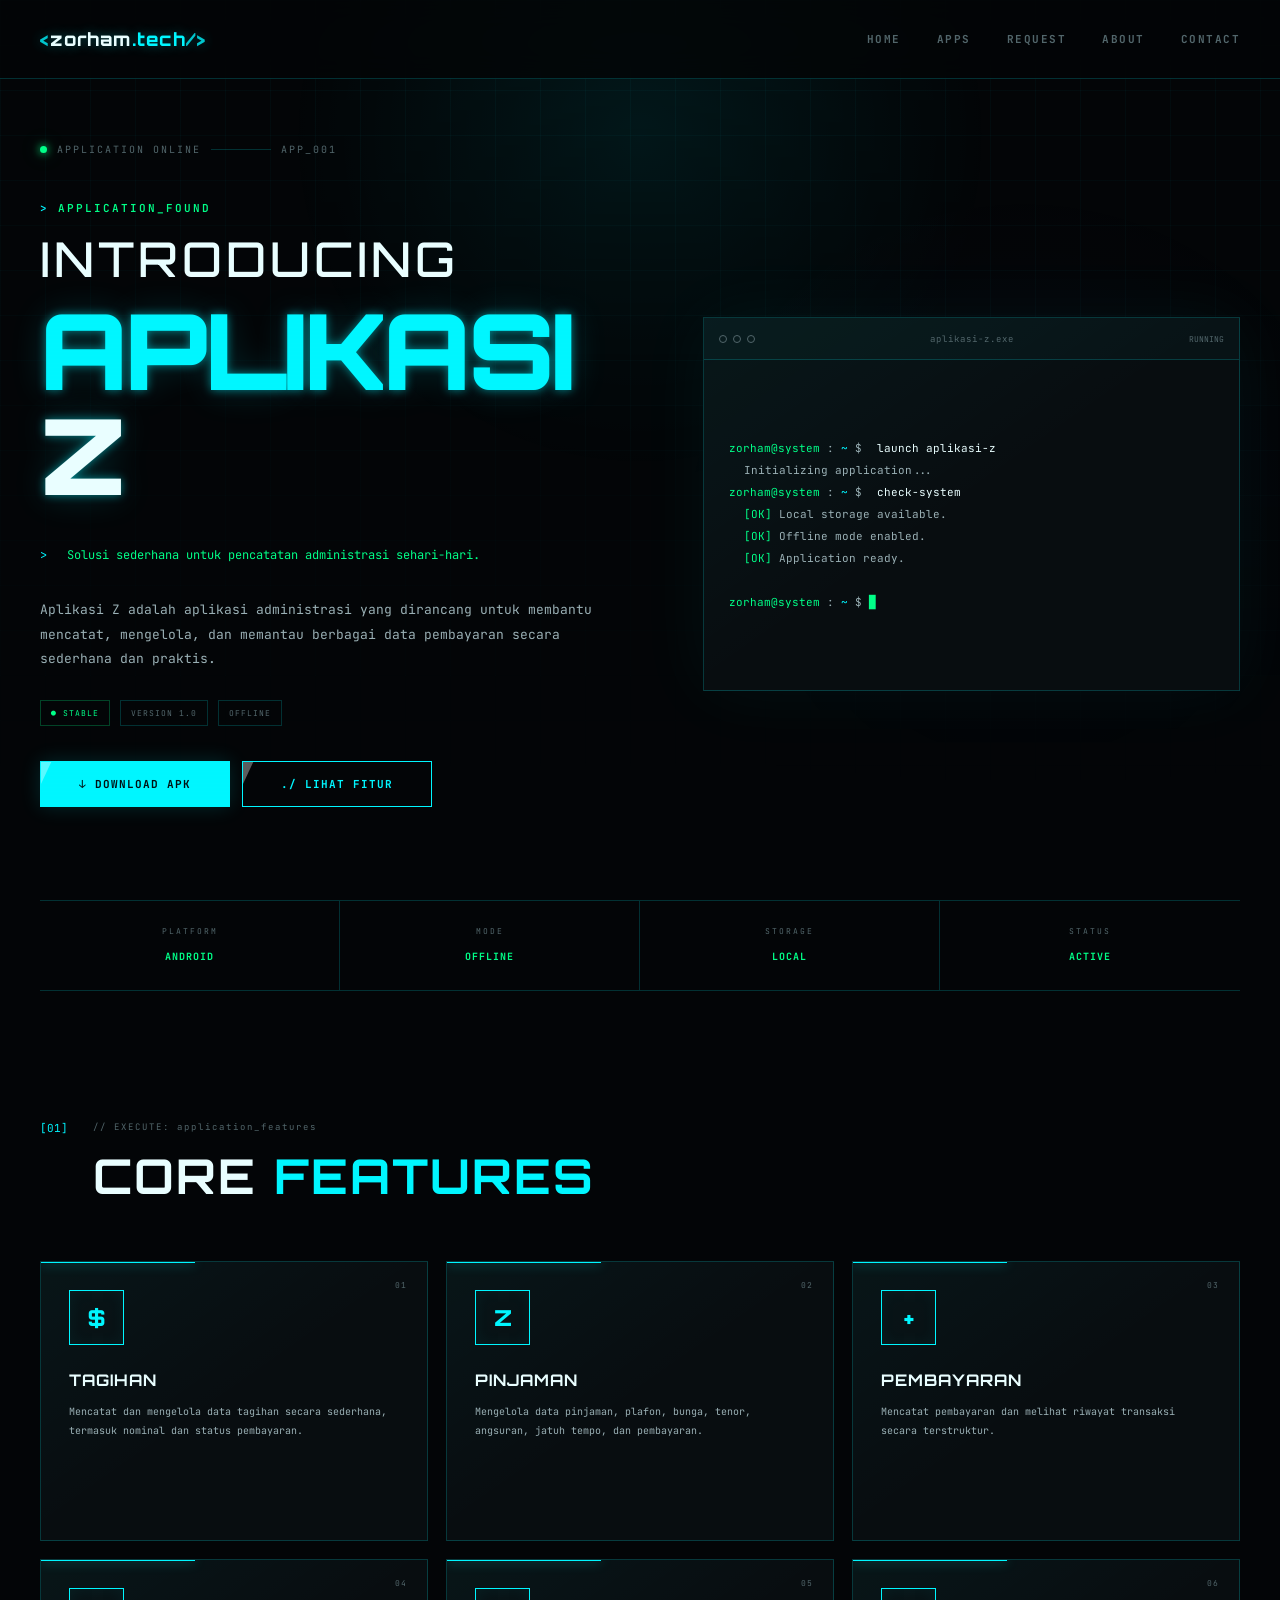
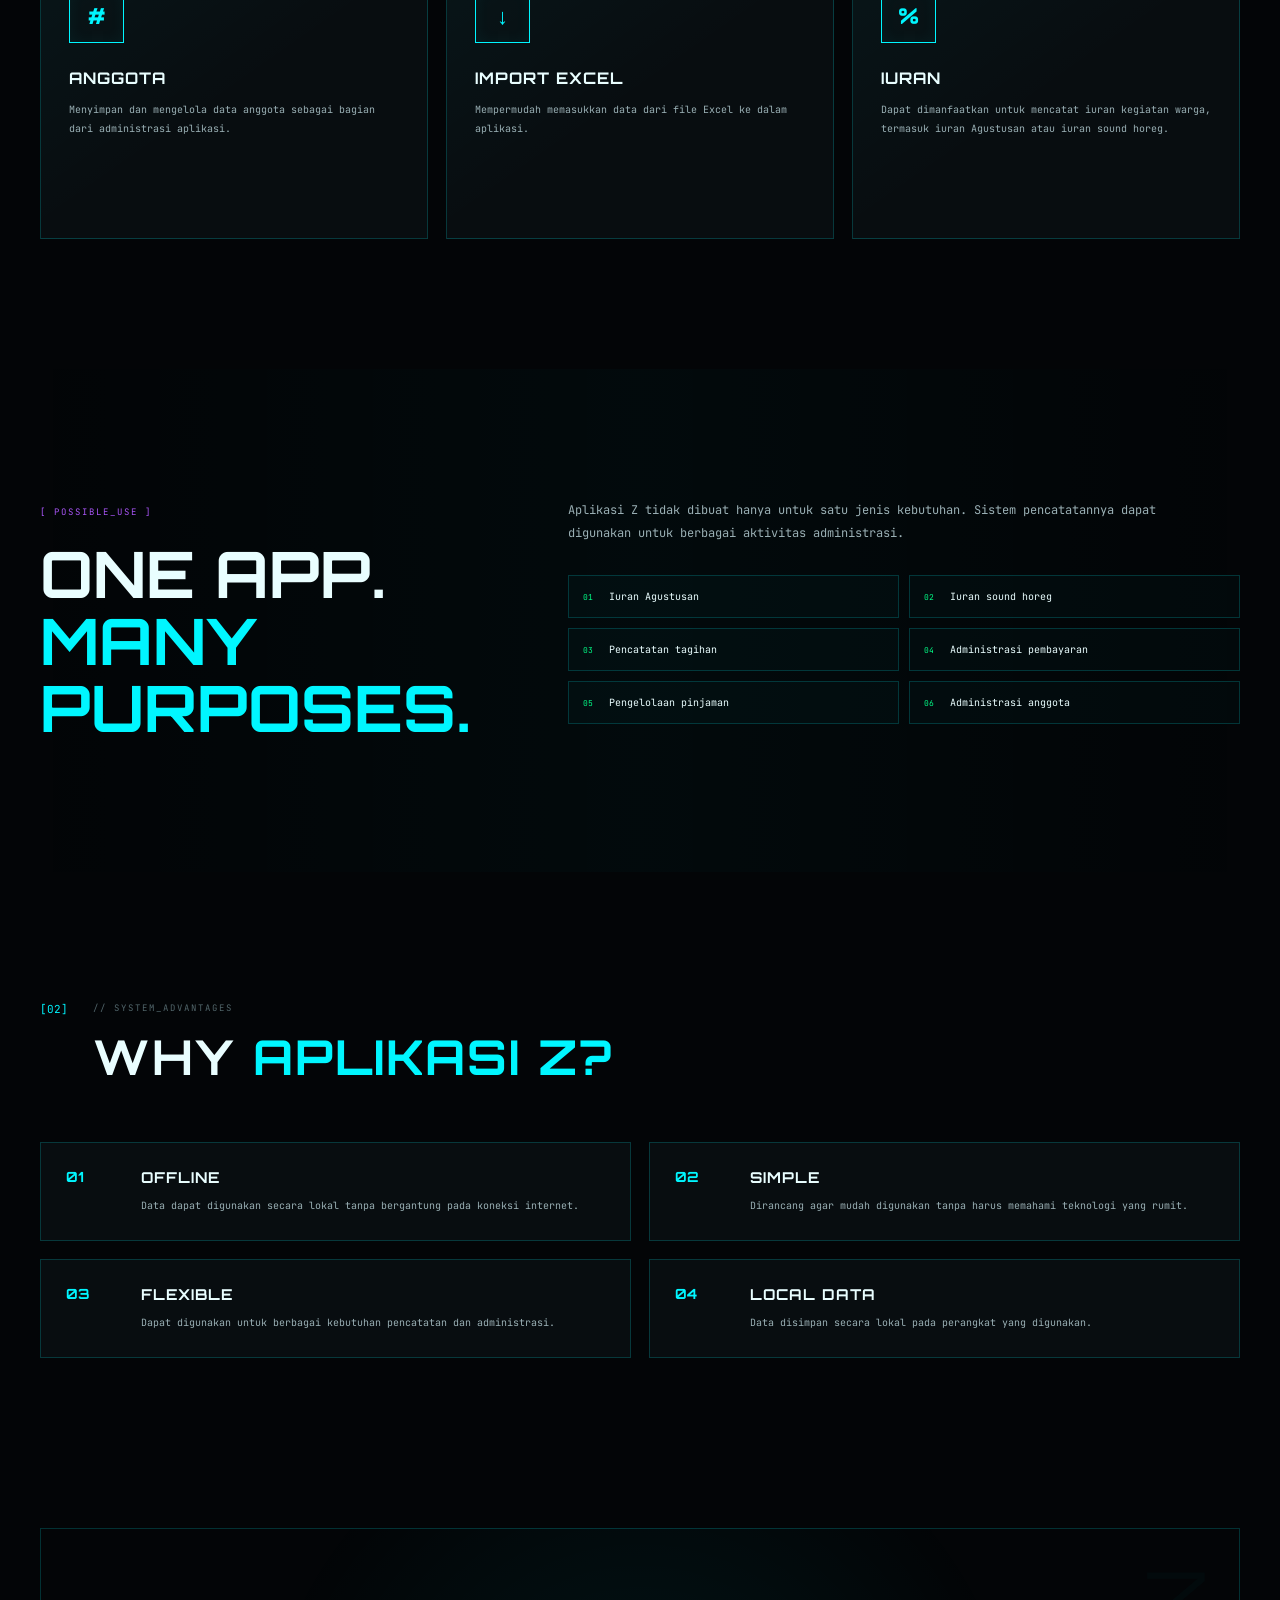
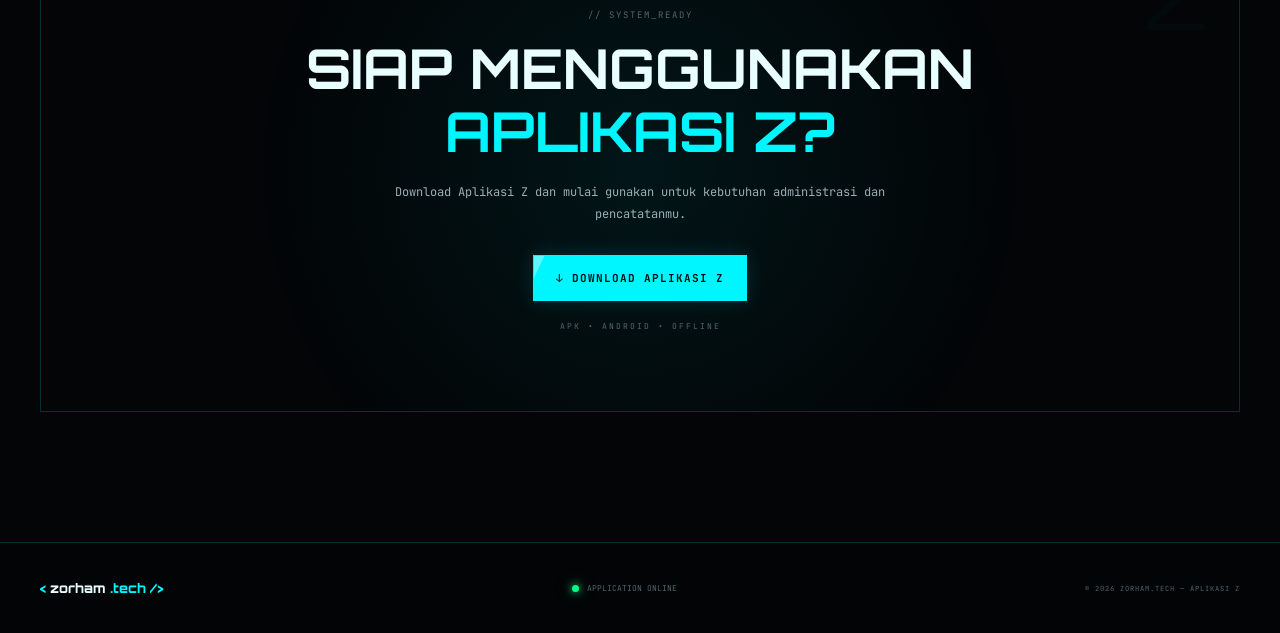
==== commit 15f5cd7e: "Update print statement from 'Hello' to 'Goodbye'" ====
--- a/aplikasi-z.html
+++ b/aplikasi-z.html
@@ -243,9 +243,9 @@
                         <div class="app-detail-buttons">
 
                             <a
-                                href="download-aplikasi-z.html"
+                                href="download.html"
                                 class="cyber-button primary"
-                                download
+                               
                             >
 
                                 <span>
@@ -665,7 +665,7 @@
                             Dapat dimanfaatkan untuk
                             mencatat iuran kegiatan
                             warga, termasuk iuran
-                            Agustusan.
+                            Agustusan atau iuran sound horeg.
 
                         </p>
 
@@ -734,7 +734,7 @@
 
                             <div>
                                 <span>02</span>
-                                Iuran kegiatan warga
+                                Iuran sound horeg
                             </div>
 
                             <div>
@@ -937,9 +937,9 @@
 
 
                     <a
-                        href="download-aplikasi-z.html"
+                        href="download.html"
                         class="cyber-button primary"
-                        download
+                        
                     >
 
                         <span>
@@ -1018,4 +1018,4 @@
 
 </body>
 
-</html>+</html>
